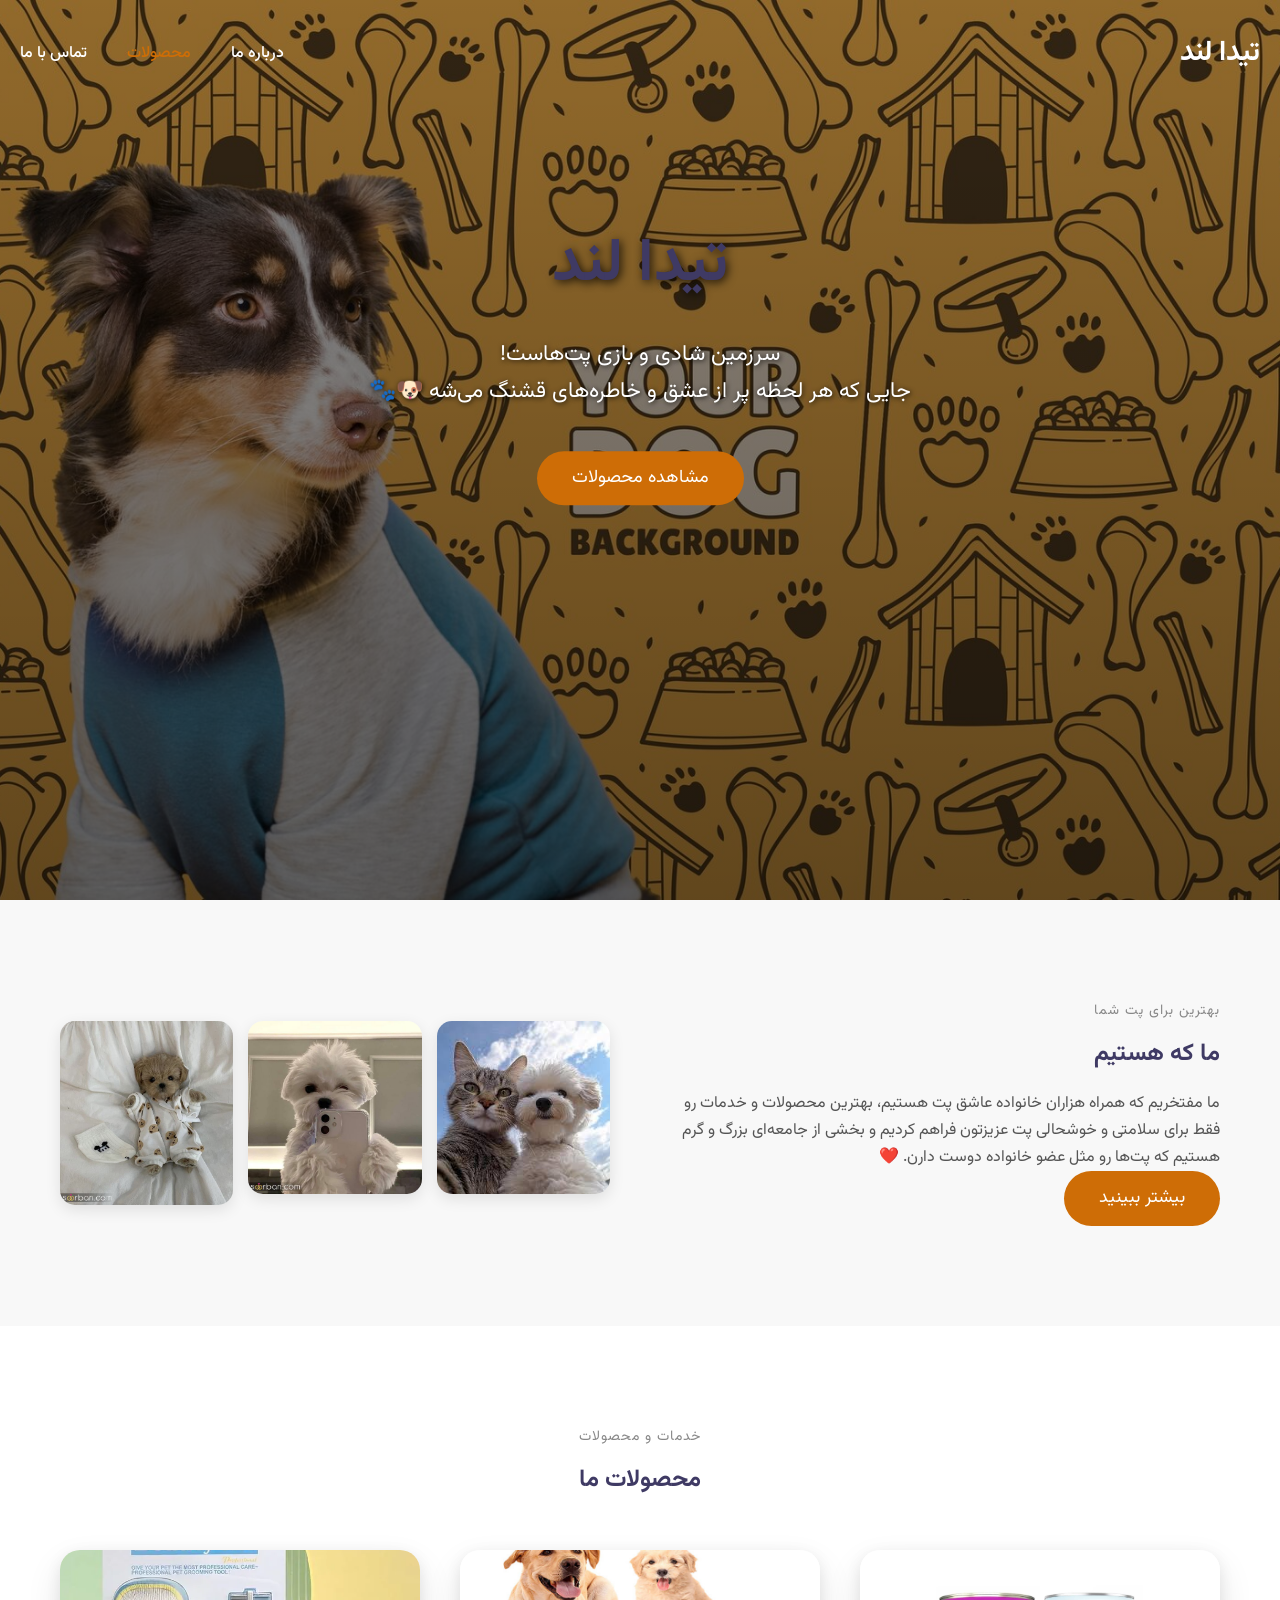
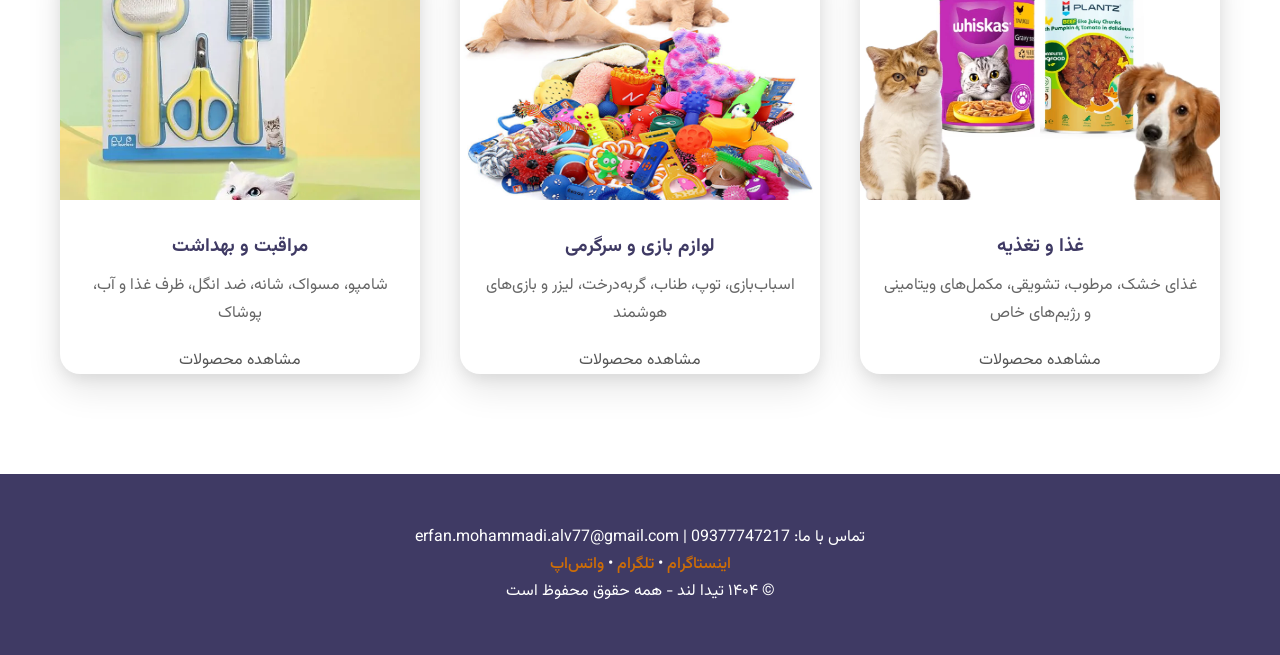
==== index.html @ bc35de81 "Add files via upload" ====
<!DOCTYPE html>
<html lang="fa" dir="rtl">
<head>
  <meta charset="UTF-8" />
  <meta name="viewport" content="width=device-width, initial-scale=1.0" />
  <meta name="description" content="تیدا لند - فروشگاه آنلاین محصولات باکیفیت حیوانات خانگی" />
  <title>تیدا لند | خانه شادی و سلامتی پت شما</title>
  <link rel="stylesheet" href="css/style.css" />
  <link href="https://fonts.googleapis.com/css2?family=Vazirmatn:wght@300;400;500;700&display=swap" rel="stylesheet">
</head>
<body>

 <header class="header">
  <nav class="navbar">
    <div class="logo">تیدا لند</div>
    <ul class="nav-list">
      <li><a href="#about">درباره ما</a></li>
      <li><a href="#products" class="active">محصولات</a></li>
      <li><a href="#contact">تماس با ما</a></li>
    </ul>
    <div class="hamburger">☰</div>
  </nav>

  <div class="header-content">
    <h1>تیدا لند</h1>
    <p>سرزمین شادی و بازی پت‌هاست!<br>جایی که هر لحظه پر از عشق و خاطره‌های قشنگ می‌شه 🐶🐾</p>
    <a href="#products" class="btn">مشاهده محصولات</a>
  </div>
</header>

  <!-- About Section -->
  <section class="about" id="about">
    <div class="container">
      <div class="about-text">
        <span class="subtitle">بهترین برای پت شما</span>
        <h2>ما که هستیم</h2>
        <p>ما مفتخریم که همراه هزاران خانواده عاشق پت هستیم، بهترین محصولات و خدمات رو فقط برای سلامتی و خوشحالی پت عزیزتون فراهم کردیم و بخشی از جامعه‌ای بزرگ و گرم هستیم که پت‌ها رو مثل عضو خانواده دوست دارن. ❤️</p>
        <a href="#products" class="btn">بیشتر ببینید</a>
      </div>
      <div class="about-images">
        <img src="images/download.jfif" alt="پت شاد با صاحبش" loading="lazy">
        <img src="images/1708779881_F7uR9.jpg" alt="سگ در حال بازی" loading="lazy">
        <img src="images/1708779881_I7mU7.jpg" alt="گربه ناز" loading="lazy">
      </div>
    </div>
  </section>

  <!-- Products Section -->
  <section class="products" id="products">
    <div class="container">
      <span class="subtitle">خدمات و محصولات</span>
      <h2>محصولات ما</h2>
      <div class="products-grid">
        <div class="product-card">
          <img src="images/pet-food.webp" alt="غذا و تغذیه پت">
          <h3>غذا و تغذیه</h3>
          <p>غذای خشک، مرطوب، تشویقی، مکمل‌های ویتامینی و رژیم‌های خاص</p>
          <a href="food.html" class="btn-small">مشاهده محصولات</a>
        </div>
        <div class="product-card">
          <img src="images/pet-toys.jpg" alt="اسباب بازی حیوانات">
          <h3>لوازم بازی و سرگرمی</h3>
          <p>اسباب‌بازی، توپ، طناب، گربه‌درخت، لیزر و بازی‌های هوشمند</p>
          <a href="toys.html" class="btn-small">مشاهده محصولات</a>
        </div>
        <div class="product-card">
          <img src="images/petcare.webp" alt="لوازم بهداشتی پت">
          <h3>مراقبت و بهداشت</h3>
          <p>شامپو، مسواک، شانه، ضد انگل، ظرف غذا و آب، پوشاک</p>
          <a href="care.html" class="btn-small">مشاهده محصولات</a>
        </div>
      </div>
    </div>
  </section>

  <!-- Footer -->
  <footer class="footer" id="contact">
    <div class="container">
      <p>تماس با ما: 09377747217 | erfan.mohammadi.alv77@gmail.com</p>
      <div class="social">
        <a href="#">اینستاگرام</a> • <a href="#">تلگرام</a> • <a href="#">واتس‌اپ</a>
      </div>
      <p>&copy; ۱۴۰۴ تیدا لند - همه حقوق محفوظ است</p>
    </div>
  </footer>

 <script>
  let slideIndex = 0;
  const slidesContainer = document.querySelector('.slides-container');
  const slides = document.querySelectorAll('.slide');
  const dots = document.querySelectorAll('.slider-dots span');
  const totalSlides = slides.length;

  function showSlide(n) {
    slideIndex = (n + totalSlides) % totalSlides;
    // حرکت اسلایدر با درصد دقیق
    slidesContainer.style.transform = `translateX(-${slideIndex * 100}%)`;
    // فعال کردن دات مربوطه
    dots.forEach((dot, i) => {
      dot.classList.toggle('active', i === slideIndex);
    });
  }

  // کلیک روی دات‌ها
  dots.forEach((dot, i) => {
    dot.addEventListener('click', () => showSlide(i));
  });

  // اتوماتیک هر ۳ ثانیه
  setInterval(() => {
    slideIndex++;
    showSlide(slideIndex);
  }, 3000);

  // شروع با اسلاید اول
  showSlide(0);
</script>
</body>
</html>
---- css/style.css ----
/* متغیرها */
:root {
  --color-primary: #ce6d06;
  --color-primary-dark: #b35a00;
  --color-header: #3f3a64;
  --color-text: #555;
  --color-light: #f8f8f8;
  --color-white: #fff;
}

/* ریست و پایه */
* {
  margin: 0;
  padding: 0;
  box-sizing: border-box;
}

body {
  font-family: 'Vazirmatn', sans-serif;
  color: var(--color-text);
  line-height: 1.7;
  direction: rtl;
  text-align: right;
}

a {
  text-decoration: none;
  color: inherit;
}

.container {
  max-width: 1200px;
  margin: 0 auto;
  padding: 0 20px;
}

.subtitle {
  display: block;
  font-size: 14px;
  text-transform: uppercase;
  letter-spacing: 1px;
  color: #888;
  margin-bottom: 10px;
}

h1, h2, h3 {
  color: var(--color-header);
  margin-bottom: 15px;
}

.btn {
  display: inline-block;
  background: var(--color-primary);
  color: white;
  padding: 12px 35px;
  border-radius: 50px;
  font-size: 18px;
  transition: all 0.3s ease;
  border: none;
  cursor: pointer;
}

.btn:hover {
  background: var(--color-primary-dark);
  transform: translateY(-3px);
  box-shadow: 0 10px 20px rgba(206, 109, 6, 0.2);
}

.btn-small {
  padding: 10px 25px;
  font-size: 16px;
  margin-top: 10px;
}

/* هدر ساده با بکگراند ثابت */
.header {
  position: relative;
  height: 100vh;
  min-height: 600px;
  background: linear-gradient(rgba(0,0,0,0.4), rgba(0,0,0,0.6)), url('../images/slider1.jpg') center/cover no-repeat;
  color: white;
  display: flex;
  align-items: center;
  justify-content: center;
  text-align: center;
}

.header-content {
  max-width: 90%;
  z-index: 10;
  position: absolute;
  top: 40%;                     /* قبلاً 50% بود – حالا 45% یعنی بالاتر میاد */
  left: 50%;
  transform: translate(-50%, -50%);
  text-align: center;
}

.header-content h1 {
  font-size: 60px;
  margin-bottom: 20px;
  text-shadow: 2px 2px 10px rgba(0,0,0,0.8);
}

.header-content p {
  font-size: 22px;
  margin-bottom: 40px;
  text-shadow: 1px 1px 5px rgba(0,0,0,0.8);
}

/* منوی ناوبری */
.navbar {
  position: absolute;
  top: 0;
  left: 0;
  right: 0;
  padding: 30px 20px;
  display: flex;
  justify-content: space-between;
  align-items: center;
  z-index: 100;
}

.logo {
  font-size: 28px;
  font-weight: 700;
  color: white;
}

.nav-list {
  list-style: none;
  display: flex;
  gap: 40px;
}

.nav-list a {
  color: white;
  font-weight: 500;
  padding: 10px 0;
  transition: color 0.3s;
}

.nav-list a:hover, .nav-list a.active {
  color: var(--color-primary);
}

.hamburger {
  display: none;
  font-size: 30px;
  cursor: pointer;
  color: white;
}

/* بخش درباره ما */
.about {
  padding: 100px 0;
  background: var(--color-light);
}

.about .container {
  display: grid;
  grid-template-columns: 1fr 1fr;
  gap: 60px;
  align-items: center;
}

.about-images {
  display: grid;
  grid-template-columns: repeat(3, 1fr);
  gap: 15px;
}

.about-images img {
  width: 100%;
  border-radius: 15px;
  box-shadow: 0 5px 15px rgba(0,0,0,0.1);
  transition: transform 0.3s;
}

.about-images img:hover {
  transform: scale(1.05);
}

/* محصولات */
.products {
  padding: 100px 0;
  text-align: center;
}

.products-grid {
  display: grid;
  grid-template-columns: repeat(3, 1fr);
  gap: 40px;
  margin-top: 50px;
}

.product-card {
  background: white;
  border-radius: 20px;
  overflow: hidden;
  box-shadow: 0 4px 15px rgba(0,0,0,0.08), 0 15px 35px rgba(0,0,0,0.1);
  transition: all 0.4s ease;
}

.product-card:hover {
  transform: translateY(-15px);
  box-shadow: 0 8px 25px rgba(0,0,0,0.12), 0 25px 50px rgba(0,0,0,0.18);
}

.product-card img {
  width: 100%;
  height: 250px;
  object-fit: cover;
}

.product-card h3 {
  margin: 20px 0 10px;
  color: var(--color-header);
}

.product-card p {
  padding: 0 20px 20px;
  color: #666;
}

.product-card strong {
  display: block;
  margin: 15px 0;
  font-size: 22px;
  color: var(--color-primary);
}

/* فوتر */
.footer {
  background: var(--color-header);
  color: white;
  padding: 50px 0;
  text-align: center;
}

.footer a {
  color: var(--color-primary);
  font-weight: 500;
}

/* صفحه دسته‌بندی محصولات */
.category-page {
  padding: 120px 0 80px;
  background: var(--color-light);
  min-height: 100vh;
}

.category-page h1 {
  text-align: center;
  font-size: 48px;
  margin-bottom: 20px;
  color: var(--color-header);
}

.category-page > .container > p {
  text-align: center;
  max-width: 800px;
  margin: 0 auto 60px;
  font-size: 18px;
  color: #666;
}

.category-page .products-grid {
  margin-top: 0;
}

/* ریسپانسیو */
@media (max-width: 992px) {
  .about .container {
    grid-template-columns: 1fr;
    text-align: center;
  }
  .about-images {
    grid-template-columns: repeat(2, 1fr);
  }
  .products-grid {
    grid-template-columns: repeat(2, 1fr);
  }
}

@media (max-width: 768px) {
  .hamburger {
    display: block;
  }
  .nav-list {
    position: fixed;
    top: 0;
    right: -100%;
    width: 70%;
    height: 100vh;
    background: rgba(63, 58, 100, 0.95);
    flex-direction: column;
    justify-content: center;
    align-items: center;
    transition: 0.5s;
    gap: 30px;
    z-index: 1000;
  }
  .nav-list.active {
    right: 0;
  }
  .header-content h1 {
    font-size: 45px;
  }
  .header-content p {
    font-size: 18px;
  }
  .products-grid {
    grid-template-columns: 1fr;
  }
}
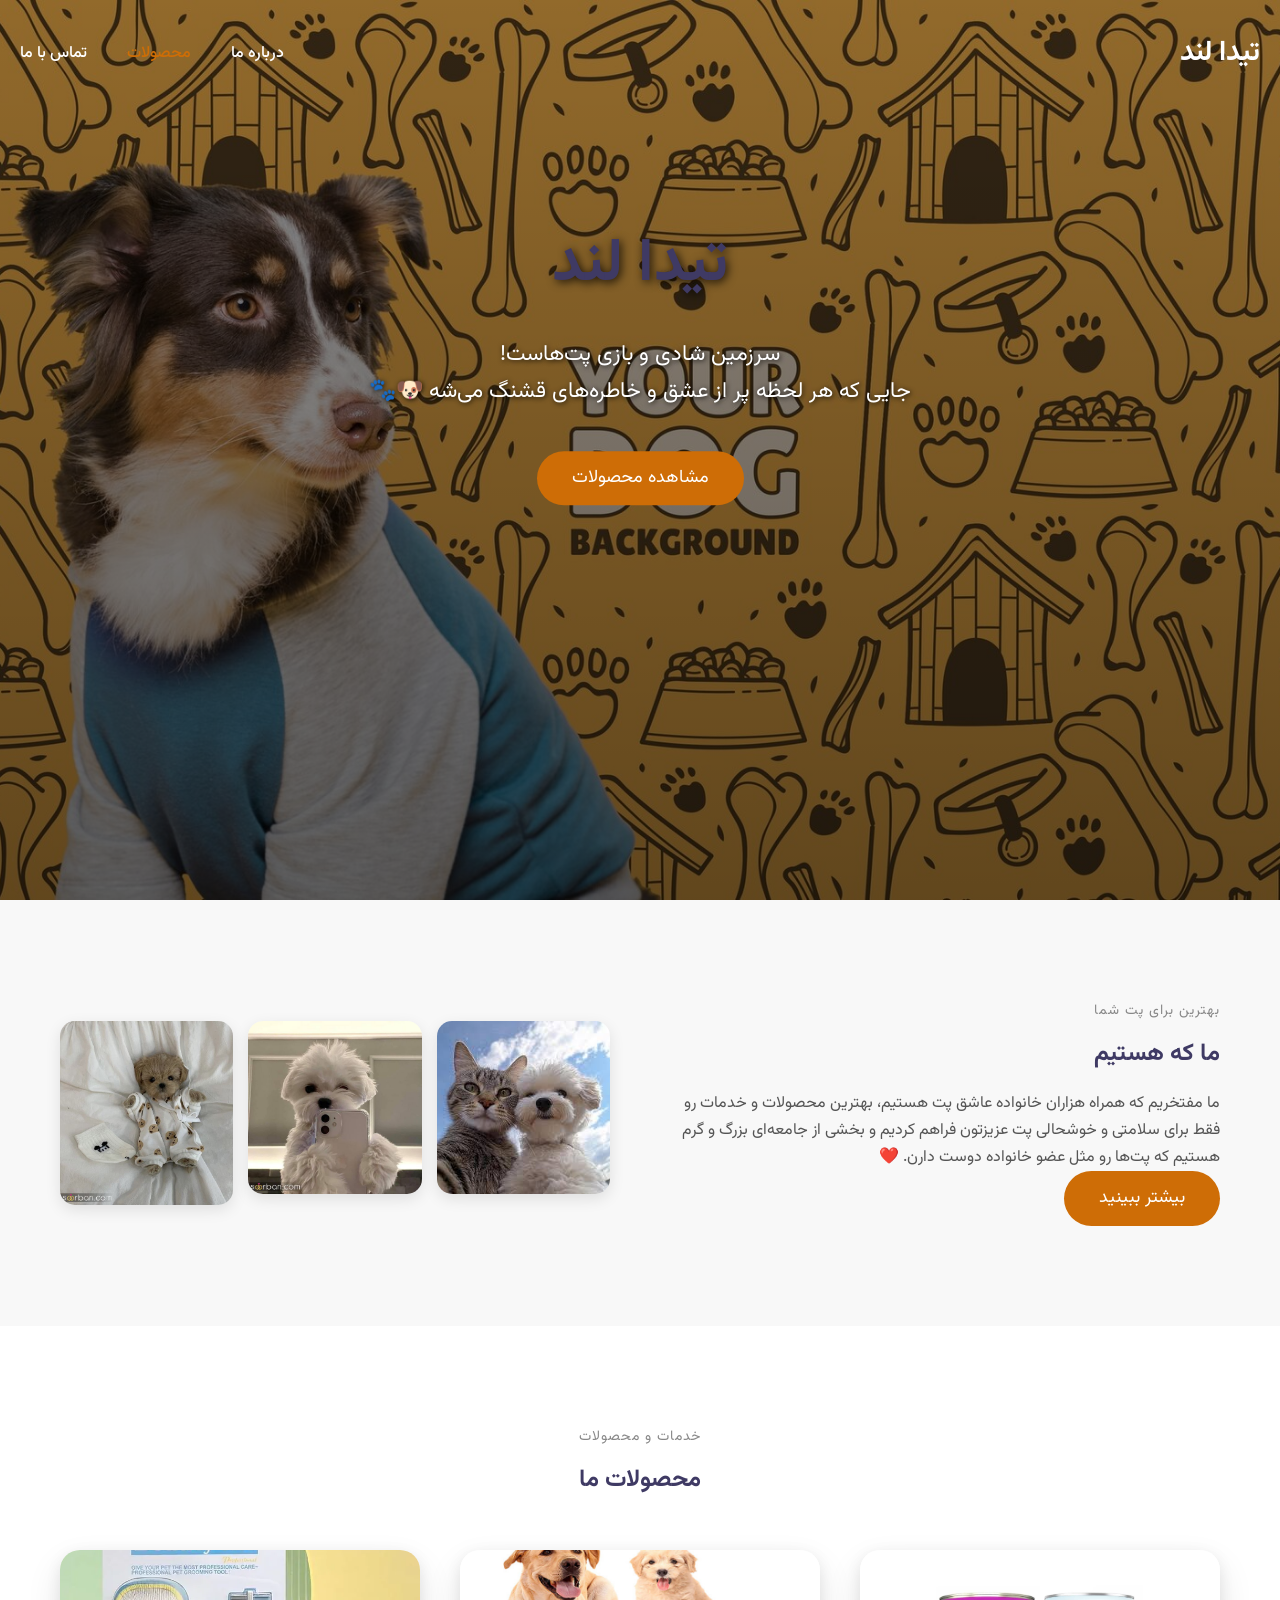
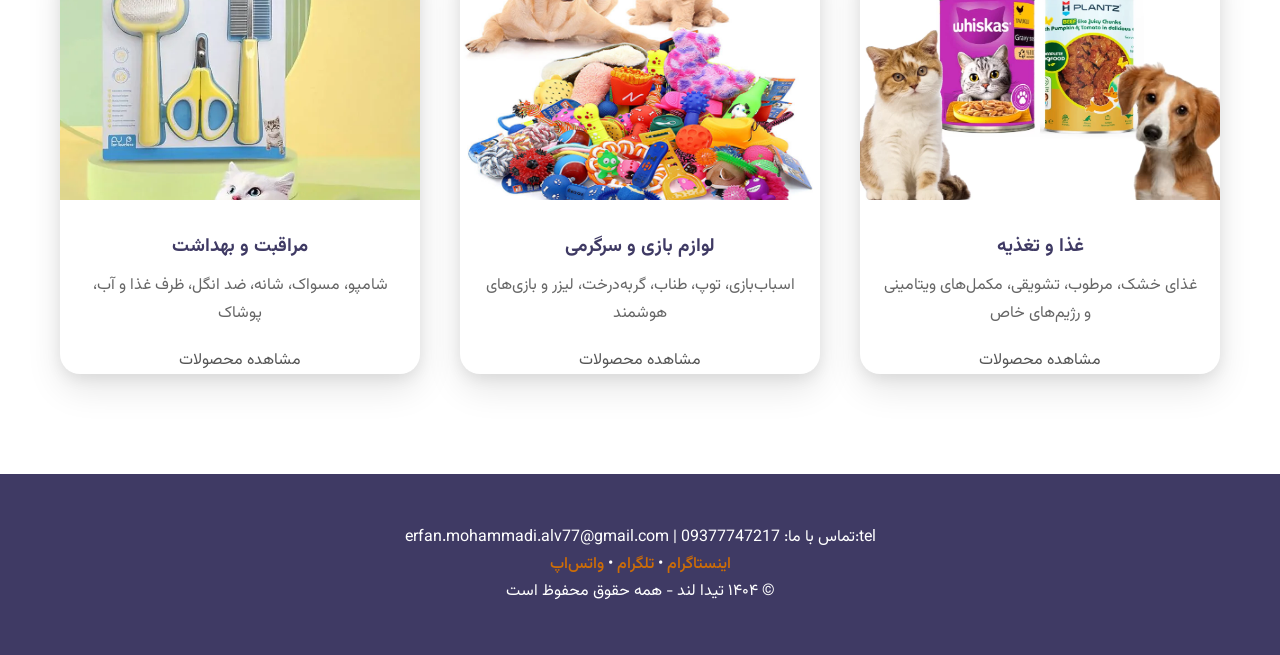
==== commit 6c5c25d5: "Update index.html tel:" ====
--- a/index.html
+++ b/index.html
@@ -76,7 +76,7 @@
   <!-- Footer -->
   <footer class="footer" id="contact">
     <div class="container">
-      <p>تماس با ما: 09377747217 | erfan.mohammadi.alv77@gmail.com</p>
+      <p>tel:تماس با ما: 09377747217 | erfan.mohammadi.alv77@gmail.com</p>
       <div class="social">
         <a href="#">اینستاگرام</a> • <a href="#">تلگرام</a> • <a href="#">واتس‌اپ</a>
       </div>
@@ -116,4 +116,5 @@
   showSlide(0);
 </script>
 </body>
-</html>+
+</html>
